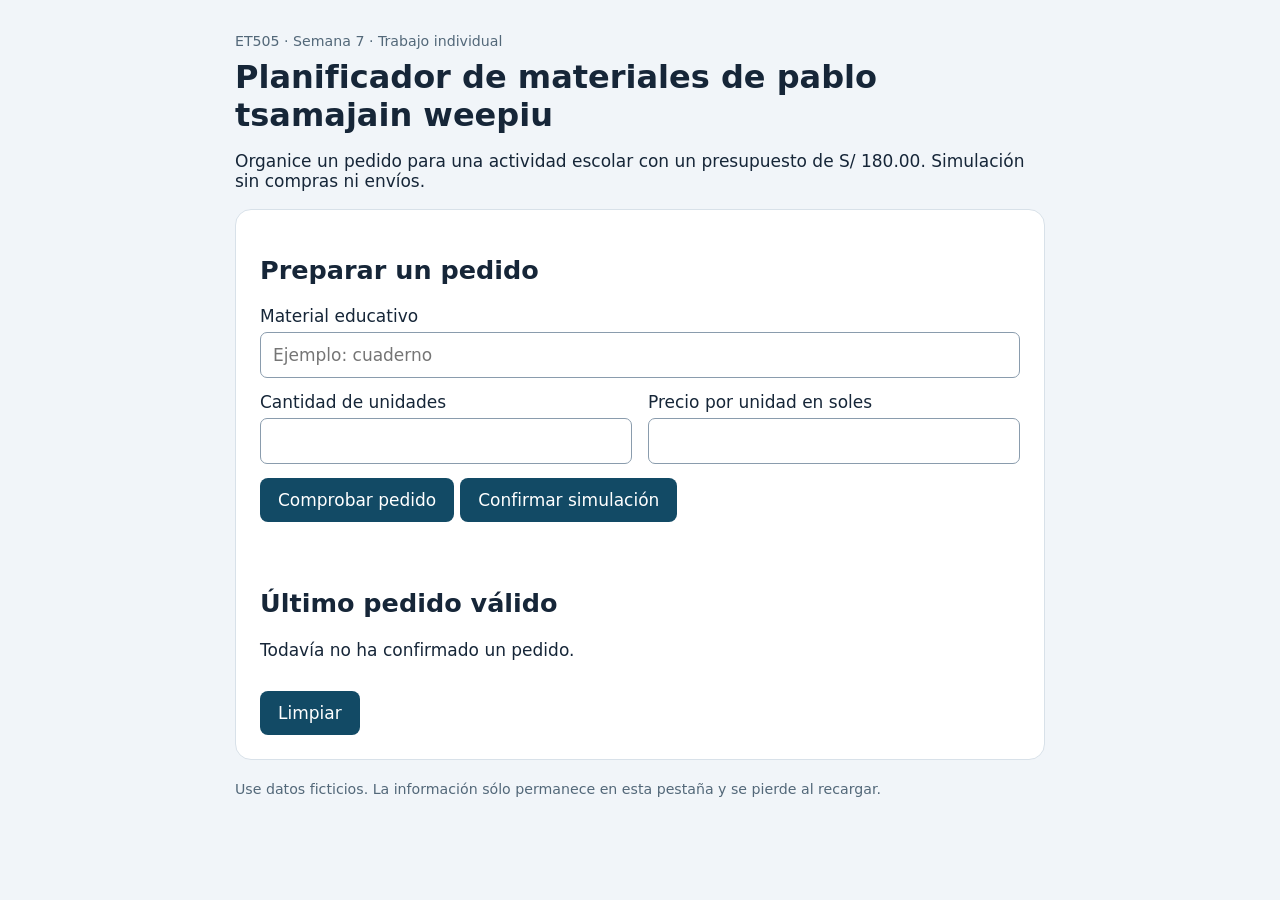
==== index.html @ c5c353a6 "Add files via upload" ====
<!doctype html>

<html lang="es"><head><meta charset="utf-8"><meta name="viewport" content="width=device-width,initial-scale=1"><title>Planificador de materiales de pablo tsamajain weepiu </title>

<link rel="stylesheet" href="styles.css"></head>

<body><main><small>ET505 · Semana 7 · Trabajo individual</small><h1>Planificador de materiales de pablo tsamajain weepiu </h1> <p>Organice un pedido para una actividad escolar con un presupuesto de S/ 180.00. Simulación sin compras ni envíos.</p>



<section><h2>Preparar un pedido</h2><form id="formulario" novalidate><label for="material">Material educativo</label><input id="material" maxlength="60" placeholder="Ejemplo: cuaderno" autocomplete="off"><div class="grid"><div><label for="cantidad">Cantidad de unidades</label><input id="cantidad" type="number" min="1" max="30" step="1"></div><div><label for="precio">Precio por unidad en soles</label><input id="precio" type="number" min="0.01" max="50" step="0.01"></div></div><button id="comprobar" type="button">Comprobar pedido</button><button type="submit">Confirmar simulación</button><p id="mensaje" role="status" aria-live="polite" aria-atomic="true" tabindex="-1"></p></form><h2>Último pedido válido</h2><p id="vacio">Todavía no ha confirmado un pedido.</p><div id="ficha" hidden></div><button id="limpiar" type="button">Limpiar</button></section><small>Use datos ficticios. La información sólo permanece en esta pestaña y se pierde al recargar.</small></main>

<script src="app.js"></script></body></html>
---- styles.css ----
*{box-sizing:border-box}body{margin:0;background:#f1f5f9;color:#162638;font:17px system-ui}main{max-width:850px;margin:auto;padding:30px 20px}section{background:white;padding:24px;border-radius:16px;margin:18px 0;border:1px solid #d8e1e9}h1{font-size:32px;margin:8px 0}small{color:#536879}label{display:block;margin:14px 0 6px}input{width:100%;padding:12px;border:1px solid #8a9cad;border-radius:7px;font:inherit}.grid{display:grid;grid-template-columns:1fr 1fr;gap:16px}button{padding:12px 18px;border:0;border-radius:8px;background:#124a65;color:white;font:inherit;margin:14px 6px 0 0;cursor:pointer}button:focus-visible,input:focus-visible{outline:3px solid #ecaa22}#mensaje{min-height:28px;font-weight:600}#ficha{border-left:5px solid #16735a;padding:16px;background:#eef8f2;white-space:pre-line}li{margin:9px 0}@media(max-width:540px){.grid{grid-template-columns:1fr}h1{font-size:27px}}
#mensaje{white-space:pre-line}#mensaje.error{color:#991b1b;background:#fef2f2;border:2px solid #b91c1c;border-left-width:6px;border-radius:8px;padding:16px;font-weight:700}#mensaje.error:focus{outline:3px solid #b91c1c;outline-offset:3px}#mensaje.exito{color:#166534;background:#f0fdf4;border-left:5px solid #15803d;padding:14px}
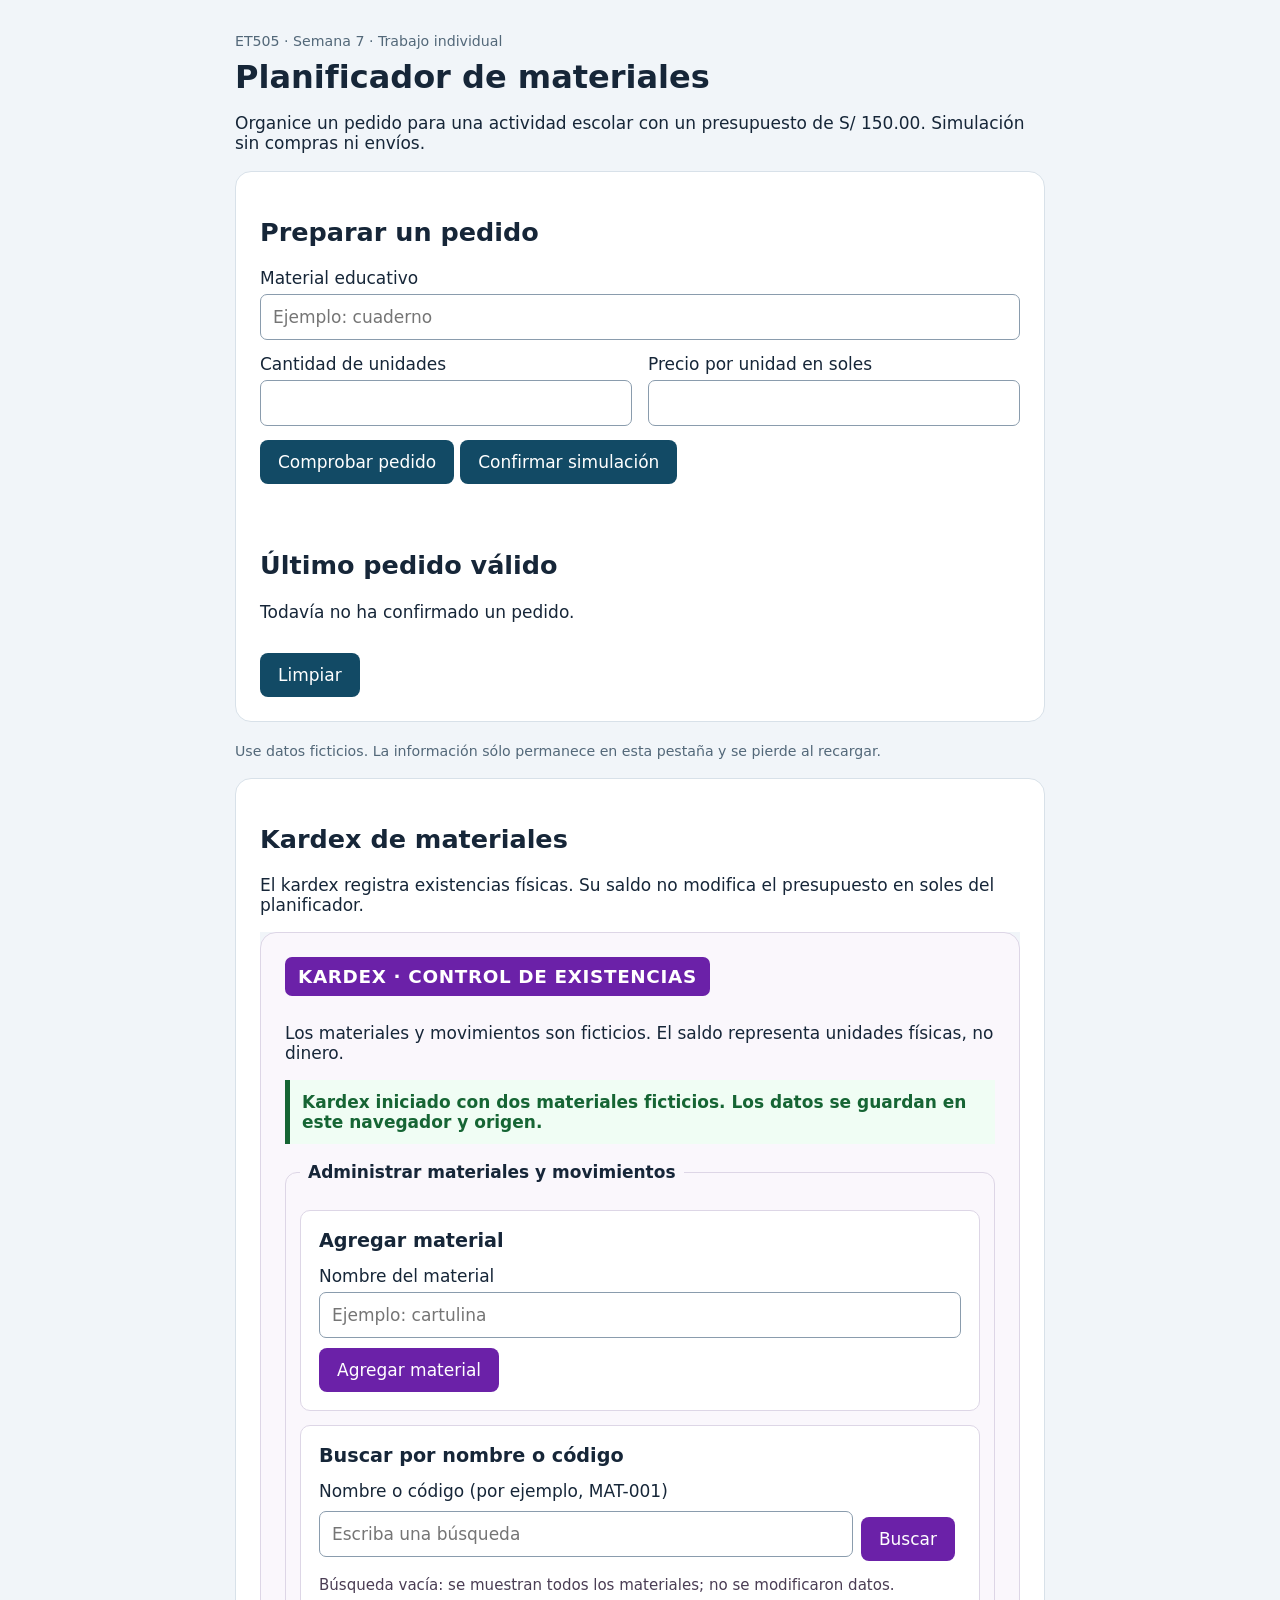
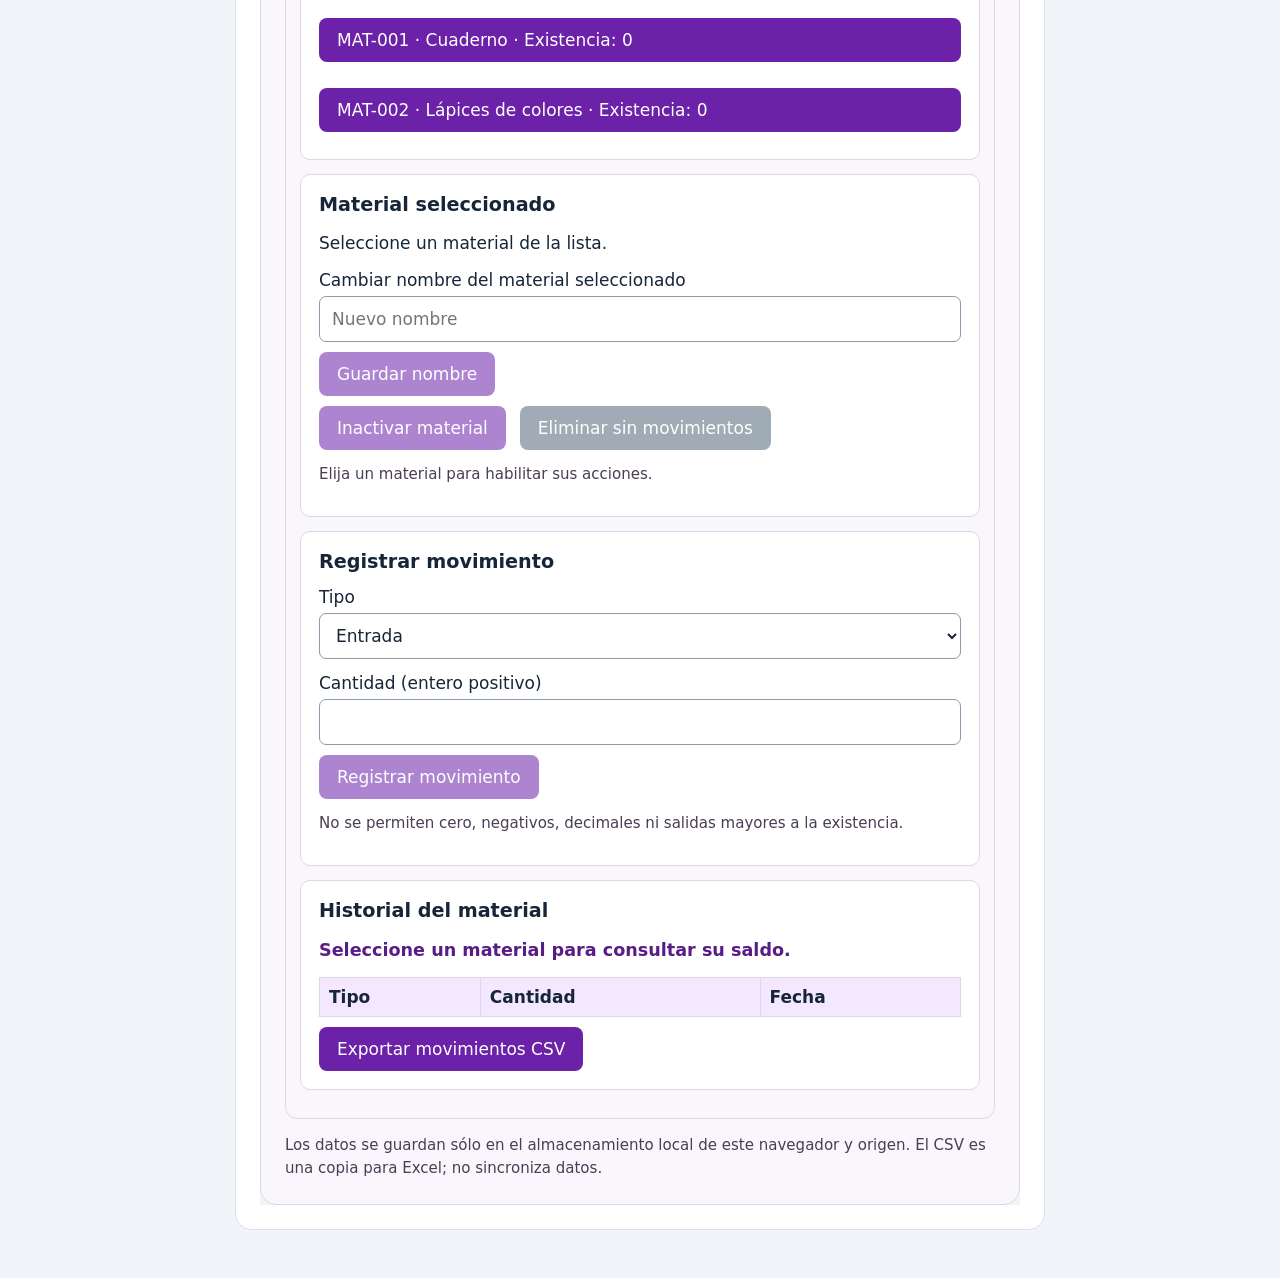
==== commit 8c9aed2b: "Add files via upload" ====
--- a/index.html
+++ b/index.html
@@ -1,14 +1,11 @@
 <!doctype html>
 
-<html lang="es"><head><meta charset="utf-8"><meta name="viewport" content="width=device-width,initial-scale=1"><title>Planificador de materiales de pablo tsamajain weepiu </title>
+<html lang="es"><head><meta charset="utf-8"><meta name="viewport" content="width=device-width,initial-scale=1"><title>Planificador de materiales</title>
 
-<link rel="stylesheet" href="styles.css"></head>
-
-<body><main><small>ET505 · Semana 7 · Trabajo individual</small><h1>Planificador de materiales de pablo tsamajain weepiu </h1> <p>Organice un pedido para una actividad escolar con un presupuesto de S/ 180.00. Simulación sin compras ni envíos.</p>
+<link rel="stylesheet" href="styles.css"><style>.kardex-frame{display:block;width:100%;min-height:720px;border:0}</style></head>
+<body><main><small>ET505 · Semana 7 · Trabajo individual</small><h1>Planificador de materiales</h1><p>Organice un pedido para una actividad escolar con un presupuesto de S/ 150.00. Simulación sin compras ni envíos.</p>
 
 
-
-<section><h2>Preparar un pedido</h2><form id="formulario" novalidate><label for="material">Material educativo</label><input id="material" maxlength="60" placeholder="Ejemplo: cuaderno" autocomplete="off"><div class="grid"><div><label for="cantidad">Cantidad de unidades</label><input id="cantidad" type="number" min="1" max="30" step="1"></div><div><label for="precio">Precio por unidad en soles</label><input id="precio" type="number" min="0.01" max="50" step="0.01"></div></div><button id="comprobar" type="button">Comprobar pedido</button><button type="submit">Confirmar simulación</button><p id="mensaje" role="status" aria-live="polite" aria-atomic="true" tabindex="-1"></p></form><h2>Último pedido válido</h2><p id="vacio">Todavía no ha confirmado un pedido.</p><div id="ficha" hidden></div><button id="limpiar" type="button">Limpiar</button></section><small>Use datos ficticios. La información sólo permanece en esta pestaña y se pierde al recargar.</small></main>
-
+<section><h2>Preparar un pedido</h2><form id="formulario" novalidate><label for="material">Material educativo</label><input id="material" maxlength="60" placeholder="Ejemplo: cuaderno" autocomplete="off"><div class="grid"><div><label for="cantidad">Cantidad de unidades</label><input id="cantidad" type="number" min="1" max="30" step="1"></div><div><label for="precio">Precio por unidad en soles</label><input id="precio" type="number" min="0.01" max="50" step="0.01"></div></div><button id="comprobar" type="button">Comprobar pedido</button><button type="submit">Confirmar simulación</button><p id="mensaje" role="status" aria-live="polite" aria-atomic="true" tabindex="-1"></p></form><h2>Último pedido válido</h2><p id="vacio">Todavía no ha confirmado un pedido.</p><div id="ficha" hidden></div><button id="limpiar" type="button">Limpiar</button></section><small>Use datos ficticios. La información sólo permanece en esta pestaña y se pierde al recargar.</small>
+<section aria-labelledby="kardex-titulo"><h2 id="kardex-titulo">Kardex de materiales</h2><p>El kardex registra existencias físicas. Su saldo no modifica el presupuesto en soles del planificador.</p><iframe class="kardex-frame" id="kardex-frame" title="Kardex de materiales" src="kardex.html"></iframe></section></main>
 <script src="app.js"></script></body></html>
-
